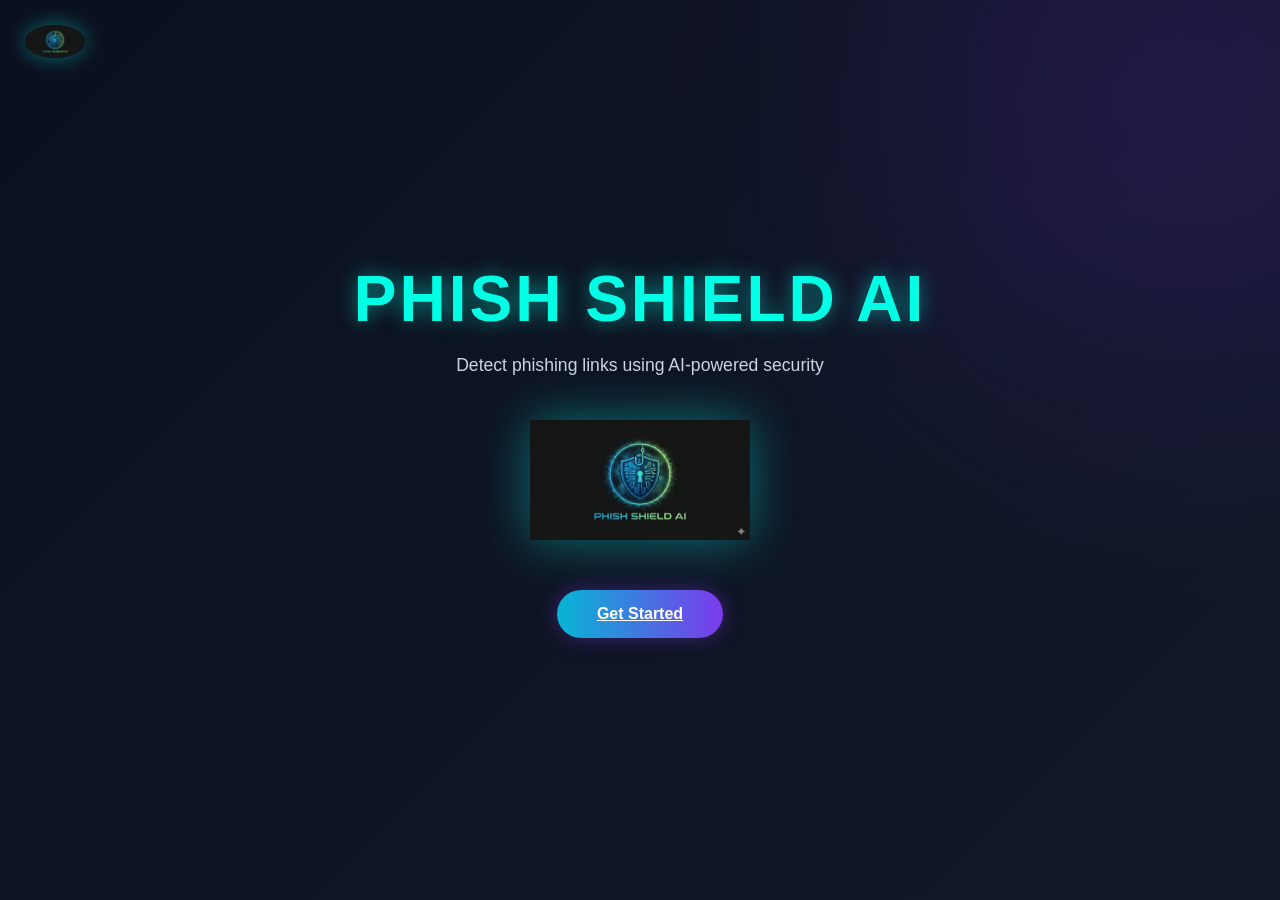
==== index.html @ 37041508 "Initial project upload" ====
<!DOCTYPE html>
<html lang="en">
<head>
    <meta charset="UTF-8">
    <meta name="viewport" content="width=device-width, initial-scale=1.0">
    <title>PhishShield AI</title>
    <link rel="stylesheet" href="style.css">
</head>
<body>

<section id="homePage" class="page">

    <!-- TOP LEFT LOGO -->
    <div class="logo">
        <img src="mainlogo.jpeg" alt="logo">
    </div>

    <!-- CENTER CONTENT -->
    <div class="home-container">

        <h1>PHISH SHIELD AI</h1>

        <p class="tagline">
            Detect phishing links using AI-powered security
        </p>

        <img src="mainlogo.jpeg"
             alt="shield"
             class="shield-img">

        <a href="search.html" id="startBtn">Get Started</a>
        <!-- <button id="startBtn" >Get Started</button> -->
    </div>

</section>

<script src="script.js"></script>

</body>
</html>
---- style.css ----
*{
    margin:0;
    padding:0;
    box-sizing:border-box;
    font-family:Arial, Helvetica, sans-serif;
}

body{
    background: linear-gradient(135deg,#0b1020,#111827);
    color:white;
    overflow:hidden;
}

/* FULL PAGE */
.page{
    width:100%;
    min-height:100vh;
    position:relative;
}

/* LOGO TOP LEFT */
.logo{
    position:absolute;
    top:25px;
    left:25px;
}

.logo img{
    width:60px;
    border-radius:50%;
    box-shadow:0 0 20px rgba(0,255,229,0.4);
}

/* CENTER CONTENT */
.home-container{
    display:flex;
    flex-direction:column;
    justify-content:center;
    align-items:center;
    text-align:center;
    min-height:100vh;
    padding:20px;
}

/* HEADING */
.home-container h1{
    font-size:4rem;
    color:#00ffe5;
    letter-spacing:3px;
    margin-bottom:15px;
    text-shadow:0 0 20px rgba(0,255,229,0.5);
}

/* TAGLINE */
.tagline{
    color:#cbd5e1;
    font-size:1.1rem;
    margin-bottom:40px;
    max-width:500px;
    line-height:1.6;
}

/* MAIN IMAGE */
.shield-img{
    width:220px;
    margin-bottom:50px;

    filter:drop-shadow(0 0 25px rgba(0,255,229,0.4));
}

/* BUTTON */
#startBtn{
    padding:15px 40px;
    border:none;
    border-radius:40px;

    background: linear-gradient(90deg,#06b6d4,#7c3aed);

    color:white;
    font-size:1rem;
    font-weight:bold;

    cursor:pointer;

    transition:0.3s ease;

    box-shadow:0 0 20px rgba(124,58,237,0.4);
}

/* BUTTON HOVER */
#startBtn:hover{
    transform:scale(1.05);

    box-shadow:
    0 0 20px rgba(6,182,212,0.6),
    0 0 40px rgba(124,58,237,0.5);
}
body::before{
    content:"";
    position:absolute;

    width:400px;
    height:400px;

    background:#7c3aed;

    filter:blur(150px);

    top:-100px;
    right:-100px;

    opacity:0.3;

    z-index:-1;
}
.shield-img{
    animation:float 3s ease-in-out infinite;
}

@keyframes float{
    0%{
        transform:translateY(0px);
    }

    50%{
        transform:translateY(-10px);
    }

    100%{
        transform:translateY(0px);
    }
}
@media(max-width:768px){

    .home-container h1{
        font-size:2.5rem;
    }

    .shield-img{
        width:170px;
    }

    .tagline{
        font-size:1rem;
    }

}
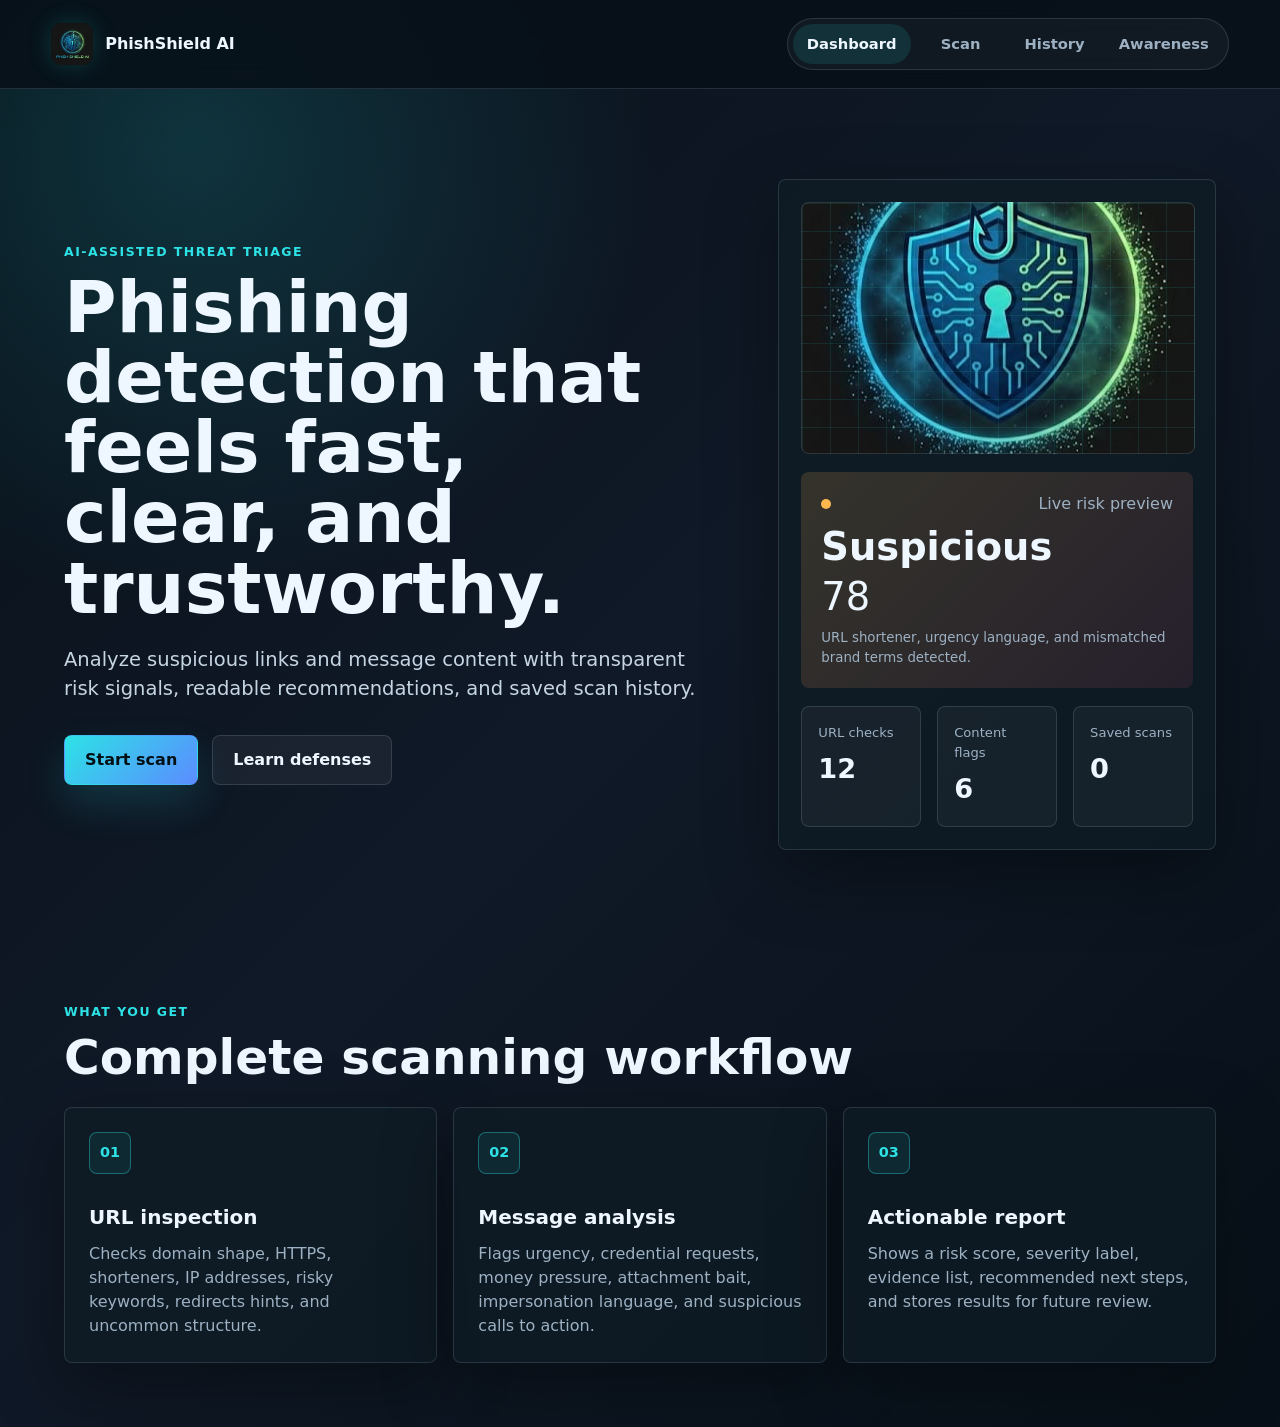
==== commit ffb66be7: "revamped done" ====
--- a/index.html
+++ b/index.html
@@ -3,38 +3,88 @@
 <head>
     <meta charset="UTF-8">
     <meta name="viewport" content="width=device-width, initial-scale=1.0">
-    <title>PhishShield AI</title>
+    <title>PhishShield AI | Phishing Detection</title>
     <link rel="stylesheet" href="style.css">
 </head>
 <body>
+    <header class="site-header">
+        <a class="brand" href="index.html" aria-label="PhishShield AI home">
+            <img src="mainlogo.jpeg" alt="PhishShield AI logo">
+            <span>PhishShield AI</span>
+        </a>
+        <nav class="nav-links" aria-label="Primary navigation">
+            <a class="active" href="index.html">Dashboard</a>
+            <a href="search.html">Scan</a>
+            <a href="history.html">History</a>
+            <a href="awareness.html">Awareness</a>
+        </nav>
+    </header>
 
-<section id="homePage" class="page">
+    <main>
+        <section class="hero-section">
+            <div class="hero-content">
+                <p class="eyebrow">AI-assisted threat triage</p>
+                <h1>Phishing detection that feels fast, clear, and trustworthy.</h1>
+                <p class="hero-copy">
+                    Analyze suspicious links and message content with transparent risk signals, readable recommendations, and saved scan history.
+                </p>
+                <div class="hero-actions">
+                    <a class="btn primary" href="search.html">Start scan</a>
+                    <a class="btn secondary" href="awareness.html">Learn defenses</a>
+                </div>
+            </div>
+            <div class="hero-panel" aria-label="Security overview">
+                <div class="risk-card">
+                    <div>
+                        <span class="status-dot warning"></span>
+                        <span class="muted">Live risk preview</span>
+                    </div>
+                    <strong>Suspicious</strong>
+                    <span class="score">78</span>
+                    <small>URL shortener, urgency language, and mismatched brand terms detected.</small>
+                </div>
+                <div class="mini-grid">
+                    <div>
+                        <span>URL checks</span>
+                        <strong>12</strong>
+                    </div>
+                    <div>
+                        <span>Content flags</span>
+                        <strong>6</strong>
+                    </div>
+                    <div>
+                        <span>Saved scans</span>
+                        <strong id="homeHistoryCount">0</strong>
+                    </div>
+                </div>
+            </div>
+        </section>
 
-    <!-- TOP LEFT LOGO -->
-    <div class="logo">
-        <img src="mainlogo.jpeg" alt="logo">
-    </div>
+        <section class="feature-band">
+            <div class="section-heading">
+                <p class="eyebrow">What you get</p>
+                <h2>Complete scanning workflow</h2>
+            </div>
+            <div class="feature-grid">
+                <article class="feature-card">
+                    <span class="feature-icon">01</span>
+                    <h3>URL inspection</h3>
+                    <p>Checks domain shape, HTTPS, shorteners, IP addresses, risky keywords, redirects hints, and uncommon structure.</p>
+                </article>
+                <article class="feature-card">
+                    <span class="feature-icon">02</span>
+                    <h3>Message analysis</h3>
+                    <p>Flags urgency, credential requests, money pressure, attachment bait, impersonation language, and suspicious calls to action.</p>
+                </article>
+                <article class="feature-card">
+                    <span class="feature-icon">03</span>
+                    <h3>Actionable report</h3>
+                    <p>Shows a risk score, severity label, evidence list, recommended next steps, and stores results for future review.</p>
+                </article>
+            </div>
+        </section>
+    </main>
 
-    <!-- CENTER CONTENT -->
-    <div class="home-container">
-
-        <h1>PHISH SHIELD AI</h1>
-
-        <p class="tagline">
-            Detect phishing links using AI-powered security
-        </p>
-
-        <img src="mainlogo.jpeg"
-             alt="shield"
-             class="shield-img">
-
-        <a href="search.html" id="startBtn">Get Started</a>
-        <!-- <button id="startBtn" >Get Started</button> -->
-    </div>
-
-</section>
-
-<script src="script.js"></script>
-
+    <script src="script.js"></script>
 </body>
-</html>+</html>
--- a/style.css
+++ b/style.css
@@ -1,147 +1,612 @@
-*{
-    margin:0;
-    padding:0;
-    box-sizing:border-box;
-    font-family:Arial, Helvetica, sans-serif;
-}
-
-body{
-    background: linear-gradient(135deg,#0b1020,#111827);
-    color:white;
-    overflow:hidden;
-}
-
-/* FULL PAGE */
-.page{
-    width:100%;
-    min-height:100vh;
-    position:relative;
-}
-
-/* LOGO TOP LEFT */
-.logo{
-    position:absolute;
-    top:25px;
-    left:25px;
-}
-
-.logo img{
-    width:60px;
-    border-radius:50%;
-    box-shadow:0 0 20px rgba(0,255,229,0.4);
-}
-
-/* CENTER CONTENT */
-.home-container{
-    display:flex;
-    flex-direction:column;
-    justify-content:center;
-    align-items:center;
-    text-align:center;
-    min-height:100vh;
-    padding:20px;
-}
-
-/* HEADING */
-.home-container h1{
-    font-size:4rem;
-    color:#00ffe5;
-    letter-spacing:3px;
-    margin-bottom:15px;
-    text-shadow:0 0 20px rgba(0,255,229,0.5);
-}
-
-/* TAGLINE */
-.tagline{
-    color:#cbd5e1;
-    font-size:1.1rem;
-    margin-bottom:40px;
-    max-width:500px;
-    line-height:1.6;
-}
-
-/* MAIN IMAGE */
-.shield-img{
-    width:220px;
-    margin-bottom:50px;
-
-    filter:drop-shadow(0 0 25px rgba(0,255,229,0.4));
-}
-
-/* BUTTON */
-#startBtn{
-    padding:15px 40px;
-    border:none;
-    border-radius:40px;
-
-    background: linear-gradient(90deg,#06b6d4,#7c3aed);
-
-    color:white;
-    font-size:1rem;
-    font-weight:bold;
-
-    cursor:pointer;
-
-    transition:0.3s ease;
-
-    box-shadow:0 0 20px rgba(124,58,237,0.4);
-}
-
-/* BUTTON HOVER */
-#startBtn:hover{
-    transform:scale(1.05);
-
-    box-shadow:
-    0 0 20px rgba(6,182,212,0.6),
-    0 0 40px rgba(124,58,237,0.5);
-}
-body::before{
-    content:"";
-    position:absolute;
-
-    width:400px;
-    height:400px;
-
-    background:#7c3aed;
-
-    filter:blur(150px);
-
-    top:-100px;
-    right:-100px;
-
-    opacity:0.3;
-
-    z-index:-1;
-}
-.shield-img{
-    animation:float 3s ease-in-out infinite;
-}
-
-@keyframes float{
-    0%{
-        transform:translateY(0px);
-    }
-
-    50%{
-        transform:translateY(-10px);
-    }
-
-    100%{
-        transform:translateY(0px);
-    }
-}
-@media(max-width:768px){
-
-    .home-container h1{
-        font-size:2.5rem;
-    }
-
-    .shield-img{
-        width:170px;
-    }
-
-    .tagline{
-        font-size:1rem;
-    }
-
-}+:root {
+    --bg: #071018;
+    --surface: #0f1b25;
+    --surface-2: #142332;
+    --line: rgba(198, 229, 255, 0.14);
+    --text: #eef7ff;
+    --muted: #9db1c3;
+    --cyan: #2de2e6;
+    --green: #37d67a;
+    --amber: #ffb84d;
+    --red: #ff5c7a;
+    --blue: #5b8cff;
+    --shadow: 0 24px 70px rgba(0, 0, 0, 0.34);
+}
+
+* {
+    box-sizing: border-box;
+    margin: 0;
+    padding: 0;
+}
+
+body {
+    min-height: 100vh;
+    background:
+        radial-gradient(circle at 15% 10%, rgba(45, 226, 230, 0.16), transparent 28%),
+        linear-gradient(135deg, #071018 0%, #101927 48%, #071018 100%);
+    color: var(--text);
+    font-family: Inter, ui-sans-serif, system-ui, -apple-system, BlinkMacSystemFont, "Segoe UI", sans-serif;
+    line-height: 1.5;
+}
+
+a {
+    color: inherit;
+    text-decoration: none;
+}
+
+button,
+textarea {
+    font: inherit;
+}
+
+.site-header {
+    position: sticky;
+    top: 0;
+    z-index: 20;
+    display: flex;
+    align-items: center;
+    justify-content: space-between;
+    gap: 24px;
+    padding: 18px clamp(18px, 4vw, 64px);
+    border-bottom: 1px solid var(--line);
+    background: rgba(7, 16, 24, 0.86);
+    backdrop-filter: blur(18px);
+}
+
+.brand {
+    display: inline-flex;
+    align-items: center;
+    gap: 12px;
+    min-width: max-content;
+    font-weight: 800;
+    letter-spacing: 0;
+}
+
+.brand img {
+    width: 42px;
+    height: 42px;
+    border-radius: 10px;
+    object-fit: cover;
+    box-shadow: 0 0 24px rgba(45, 226, 230, 0.18);
+}
+
+.nav-links {
+    display: flex;
+    align-items: center;
+    gap: 6px;
+    padding: 5px;
+    border: 1px solid var(--line);
+    border-radius: 999px;
+    background: rgba(255, 255, 255, 0.04);
+}
+
+.nav-links a {
+    min-width: 88px;
+    padding: 9px 14px;
+    border-radius: 999px;
+    color: var(--muted);
+    font-size: 0.92rem;
+    font-weight: 700;
+    text-align: center;
+}
+
+.nav-links a:hover,
+.nav-links a.active {
+    background: rgba(45, 226, 230, 0.12);
+    color: var(--text);
+}
+
+main {
+    width: 100%;
+}
+
+.hero-section {
+    display: grid;
+    grid-template-columns: minmax(0, 1.05fr) minmax(320px, 0.72fr);
+    gap: clamp(28px, 6vw, 76px);
+    align-items: center;
+    min-height: calc(100vh - 79px);
+    padding: clamp(36px, 7vw, 92px) clamp(18px, 5vw, 76px);
+}
+
+.hero-content {
+    max-width: 760px;
+}
+
+.eyebrow {
+    margin-bottom: 10px;
+    color: var(--cyan);
+    font-size: 0.78rem;
+    font-weight: 900;
+    letter-spacing: 0.12em;
+    text-transform: uppercase;
+}
+
+h1 {
+    max-width: 880px;
+    font-size: clamp(2.35rem, 5.6vw, 5.4rem);
+    line-height: 0.98;
+    letter-spacing: 0;
+}
+
+.hero-copy {
+    max-width: 650px;
+    margin-top: 22px;
+    color: #c6d5e2;
+    font-size: clamp(1rem, 1.6vw, 1.22rem);
+}
+
+.hero-actions,
+.form-row,
+.history-header {
+    display: flex;
+    align-items: center;
+    gap: 14px;
+    flex-wrap: wrap;
+}
+
+.hero-actions {
+    margin-top: 32px;
+}
+
+.btn {
+    display: inline-flex;
+    align-items: center;
+    justify-content: center;
+    min-height: 46px;
+    padding: 12px 20px;
+    border: 1px solid transparent;
+    border-radius: 8px;
+    cursor: pointer;
+    font-weight: 850;
+    transition: transform 180ms ease, border-color 180ms ease, background 180ms ease;
+}
+
+.btn:hover {
+    transform: translateY(-1px);
+}
+
+.btn.primary {
+    background: linear-gradient(135deg, var(--cyan), var(--blue));
+    color: #031016;
+    box-shadow: 0 18px 40px rgba(45, 226, 230, 0.16);
+}
+
+.btn.secondary {
+    border-color: var(--line);
+    background: rgba(255, 255, 255, 0.05);
+    color: var(--text);
+}
+
+.hero-panel,
+.scanner-panel,
+.result-panel,
+.feature-card,
+.awareness-card,
+.checklist-panel,
+.history-card {
+    border: 1px solid var(--line);
+    border-radius: 8px;
+    background: rgba(15, 27, 37, 0.78);
+    box-shadow: var(--shadow);
+}
+
+.hero-panel {
+    position: relative;
+    display: grid;
+    gap: 18px;
+    padding: 22px;
+}
+
+.hero-panel::before {
+    content: "";
+    display: block;
+    width: 100%;
+    min-height: 250px;
+    border: 1px solid var(--line);
+    border-radius: 8px;
+    background:
+        linear-gradient(rgba(45, 226, 230, 0.1) 1px, transparent 1px),
+        linear-gradient(90deg, rgba(45, 226, 230, 0.1) 1px, transparent 1px),
+        url("mainlogo.jpeg") center / min(54%, 260px) no-repeat,
+        linear-gradient(150deg, rgba(91, 140, 255, 0.2), rgba(55, 214, 122, 0.09));
+    background-size: 28px 28px, 28px 28px, auto, auto;
+}
+
+.risk-card {
+    display: grid;
+    gap: 12px;
+    padding: 20px;
+    border-radius: 8px;
+    background: linear-gradient(135deg, rgba(255, 184, 77, 0.16), rgba(255, 92, 122, 0.1));
+}
+
+.risk-card > div,
+.history-meta,
+.score-line {
+    display: flex;
+    align-items: center;
+    justify-content: space-between;
+    gap: 12px;
+}
+
+.status-dot {
+    display: inline-block;
+    width: 10px;
+    height: 10px;
+    margin-right: 8px;
+    border-radius: 999px;
+    background: var(--green);
+}
+
+.status-dot.warning {
+    background: var(--amber);
+}
+
+.status-dot.danger {
+    background: var(--red);
+}
+
+.muted {
+    color: var(--muted);
+}
+
+.risk-card strong,
+.score {
+    font-size: 2.4rem;
+    line-height: 1;
+}
+
+.risk-card small,
+.feature-card p,
+.awareness-card p,
+.checklist,
+.history-card p {
+    color: var(--muted);
+}
+
+.mini-grid,
+.feature-grid,
+.awareness-grid {
+    display: grid;
+    gap: 16px;
+}
+
+.mini-grid {
+    grid-template-columns: repeat(3, 1fr);
+}
+
+.mini-grid div {
+    padding: 16px;
+    border: 1px solid var(--line);
+    border-radius: 8px;
+    background: rgba(255, 255, 255, 0.04);
+}
+
+.mini-grid span {
+    display: block;
+    color: var(--muted);
+    font-size: 0.82rem;
+}
+
+.mini-grid strong {
+    display: block;
+    margin-top: 6px;
+    font-size: 1.7rem;
+}
+
+.feature-band,
+.workspace {
+    padding: clamp(28px, 5vw, 64px) clamp(18px, 5vw, 76px);
+}
+
+.section-heading {
+    margin-bottom: 24px;
+}
+
+.section-heading h2,
+.section-heading h1 {
+    font-size: clamp(2rem, 3.8vw, 3.5rem);
+    line-height: 1.05;
+}
+
+.section-heading.compact h1 {
+    font-size: clamp(2rem, 4vw, 4.2rem);
+}
+
+.feature-grid {
+    grid-template-columns: repeat(3, minmax(0, 1fr));
+}
+
+.feature-card,
+.awareness-card {
+    padding: 24px;
+}
+
+.feature-icon {
+    display: inline-flex;
+    align-items: center;
+    justify-content: center;
+    width: 42px;
+    height: 42px;
+    margin-bottom: 28px;
+    border: 1px solid rgba(45, 226, 230, 0.36);
+    border-radius: 8px;
+    background: rgba(45, 226, 230, 0.08);
+    color: var(--cyan);
+    font-size: 0.9rem;
+    font-weight: 900;
+}
+
+.feature-card h3,
+.awareness-card h2 {
+    margin-bottom: 10px;
+    font-size: 1.25rem;
+}
+
+.scan-layout {
+    display: grid;
+    grid-template-columns: minmax(0, 0.9fr) minmax(320px, 0.7fr);
+    gap: 22px;
+    align-items: start;
+}
+
+.scanner-panel,
+.result-panel {
+    padding: clamp(18px, 3vw, 30px);
+}
+
+.scan-form {
+    display: grid;
+    gap: 14px;
+}
+
+.scan-form label {
+    color: #dce9f3;
+    font-weight: 800;
+}
+
+textarea {
+    width: 100%;
+    min-height: 230px;
+    resize: vertical;
+    padding: 16px;
+    border: 1px solid var(--line);
+    border-radius: 8px;
+    outline: none;
+    background: rgba(2, 8, 13, 0.5);
+    color: var(--text);
+}
+
+textarea:focus {
+    border-color: rgba(45, 226, 230, 0.68);
+    box-shadow: 0 0 0 4px rgba(45, 226, 230, 0.08);
+}
+
+.form-row {
+    justify-content: space-between;
+}
+
+.toggle {
+    display: inline-flex;
+    align-items: center;
+    gap: 10px;
+    color: var(--muted);
+}
+
+.toggle input {
+    width: 18px;
+    height: 18px;
+    accent-color: var(--cyan);
+}
+
+.quick-examples {
+    display: flex;
+    gap: 10px;
+    flex-wrap: wrap;
+    margin-top: 20px;
+}
+
+.quick-examples button {
+    min-height: 38px;
+    padding: 8px 12px;
+    border: 1px solid var(--line);
+    border-radius: 8px;
+    background: rgba(255, 255, 255, 0.04);
+    color: var(--muted);
+    cursor: pointer;
+    font-weight: 750;
+}
+
+.result-panel {
+    min-height: 480px;
+}
+
+.empty-state {
+    display: grid;
+    min-height: 410px;
+    place-items: center;
+    align-content: center;
+    gap: 12px;
+    text-align: center;
+}
+
+.empty-state img {
+    width: 92px;
+    height: 92px;
+    border-radius: 20px;
+    object-fit: cover;
+    opacity: 0.82;
+}
+
+.result-header {
+    display: grid;
+    grid-template-columns: auto 1fr;
+    gap: 18px;
+    align-items: center;
+    margin-bottom: 20px;
+}
+
+.score-ring {
+    display: grid;
+    width: 116px;
+    height: 116px;
+    place-items: center;
+    border-radius: 50%;
+    background: conic-gradient(var(--ring-color) calc(var(--score) * 1%), rgba(255, 255, 255, 0.08) 0);
+}
+
+.score-ring span {
+    display: grid;
+    width: 86px;
+    height: 86px;
+    place-items: center;
+    border-radius: 50%;
+    background: #0b1620;
+    font-size: 1.8rem;
+    font-weight: 900;
+}
+
+.label-pill {
+    display: inline-flex;
+    width: fit-content;
+    margin-bottom: 9px;
+    padding: 6px 10px;
+    border-radius: 999px;
+    background: rgba(255, 255, 255, 0.08);
+    color: var(--label-color);
+    font-size: 0.78rem;
+    font-weight: 900;
+    text-transform: uppercase;
+}
+
+.evidence-list,
+.recommendations,
+.checklist {
+    display: grid;
+    gap: 10px;
+    margin-top: 14px;
+    list-style: none;
+}
+
+.evidence-list li,
+.recommendations li,
+.checklist li {
+    padding: 12px 14px;
+    border: 1px solid var(--line);
+    border-radius: 8px;
+    background: rgba(255, 255, 255, 0.035);
+}
+
+.result-section + .result-section {
+    margin-top: 24px;
+}
+
+.history-header {
+    justify-content: space-between;
+    margin-bottom: 24px;
+}
+
+.history-list {
+    display: grid;
+    gap: 14px;
+}
+
+.history-card {
+    display: grid;
+    grid-template-columns: 1fr auto;
+    gap: 16px;
+    padding: 18px;
+}
+
+.history-card code {
+    display: block;
+    max-width: min(920px, 76vw);
+    overflow: hidden;
+    color: #d8f5ff;
+    text-overflow: ellipsis;
+    white-space: nowrap;
+}
+
+.history-score {
+    align-self: center;
+    min-width: 72px;
+    padding: 11px;
+    border-radius: 8px;
+    background: rgba(255, 255, 255, 0.05);
+    color: var(--label-color);
+    font-weight: 900;
+    text-align: center;
+}
+
+.awareness-grid {
+    grid-template-columns: repeat(4, minmax(0, 1fr));
+}
+
+.checklist-panel {
+    display: grid;
+    grid-template-columns: 0.55fr 1fr;
+    gap: 28px;
+    align-items: start;
+    margin-top: 20px;
+    padding: 26px;
+}
+
+.empty-history {
+    padding: 40px;
+    border: 1px dashed var(--line);
+    border-radius: 8px;
+    color: var(--muted);
+    text-align: center;
+}
+
+@media (max-width: 980px) {
+    .hero-section,
+    .scan-layout,
+    .checklist-panel {
+        grid-template-columns: 1fr;
+    }
+
+    .feature-grid,
+    .awareness-grid {
+        grid-template-columns: repeat(2, minmax(0, 1fr));
+    }
+}
+
+@media (max-width: 720px) {
+    .site-header {
+        position: static;
+        align-items: flex-start;
+        flex-direction: column;
+    }
+
+    .nav-links {
+        width: 100%;
+        overflow-x: auto;
+        justify-content: flex-start;
+        border-radius: 8px;
+    }
+
+    .nav-links a {
+        min-width: max-content;
+    }
+
+    .hero-section {
+        min-height: auto;
+    }
+
+    .mini-grid,
+    .feature-grid,
+    .awareness-grid {
+        grid-template-columns: 1fr;
+    }
+
+    .result-header,
+    .history-card {
+        grid-template-columns: 1fr;
+    }
+
+    .history-score {
+        width: fit-content;
+    }
+}
